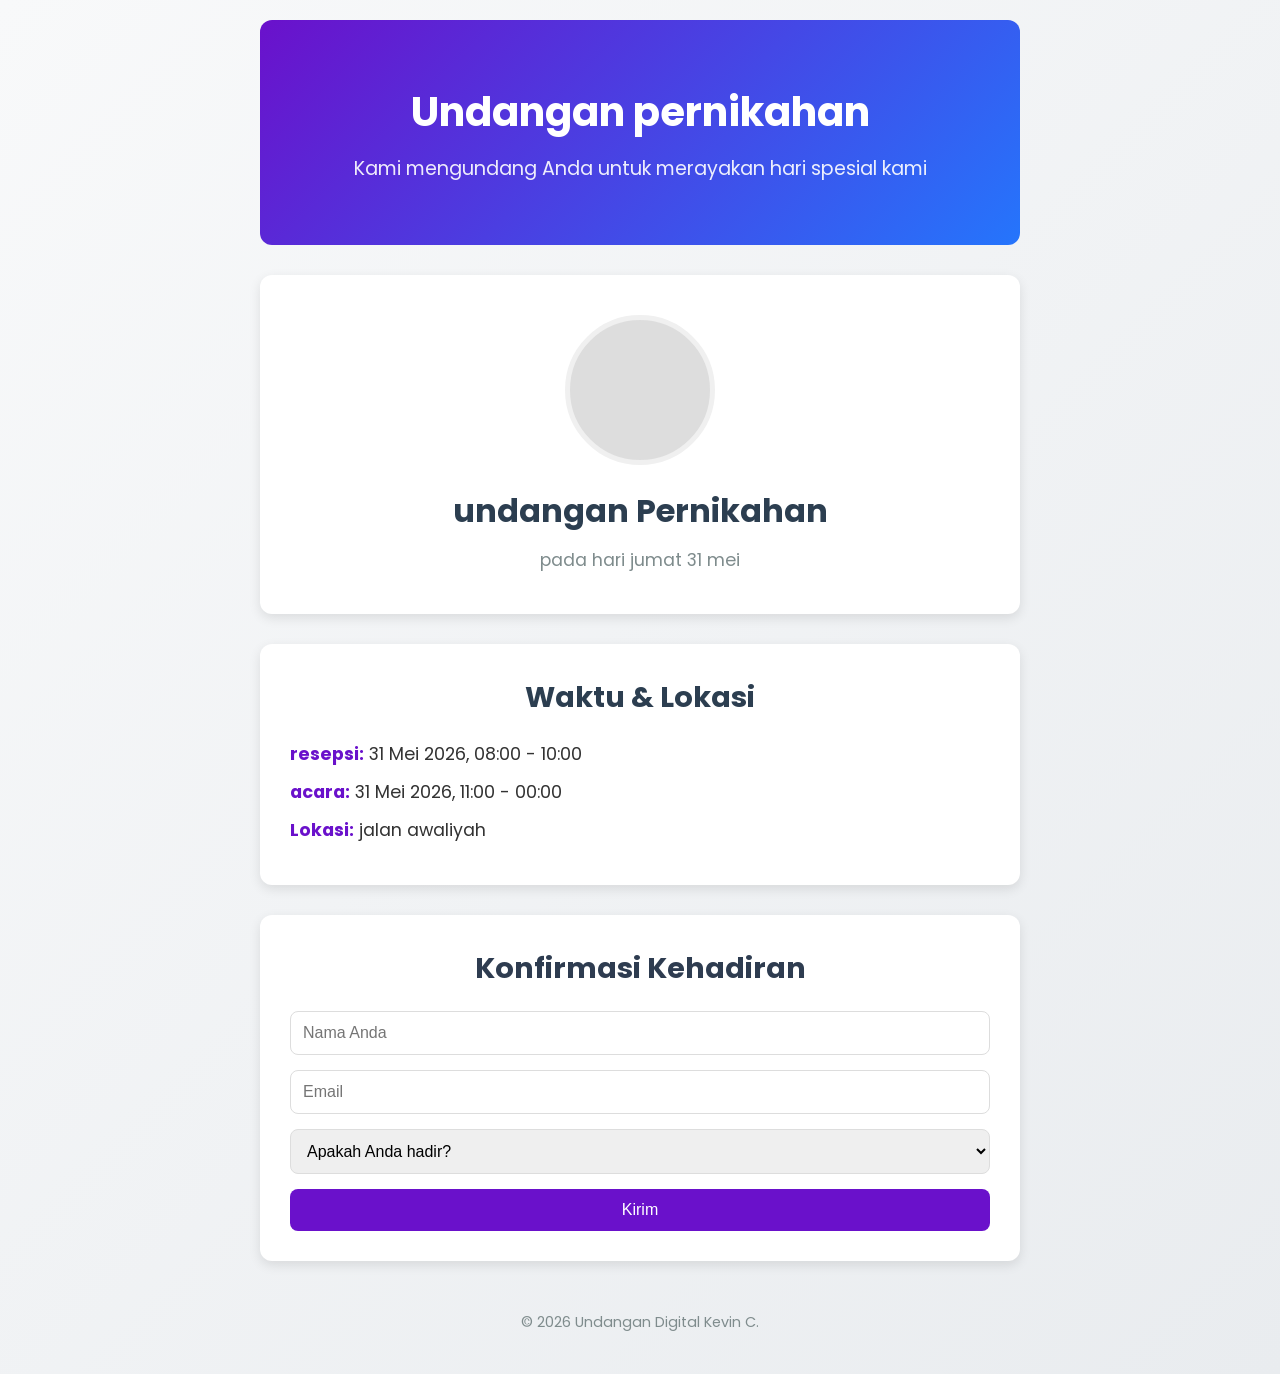
==== index.html @ 428d8003 "Rename index (1).html to index.html" ====
<!<!DOCTYPE html>
<html lang="en">
<head>
    <meta charset="UTF-8" />
    <meta name="viewport" content="width=device-width, initial-scale=1.0" />
    <title>Undangan Digital</title>
    <link rel="stylesheet" href="style.css" />
    <link href="https://fonts.googleapis.com/css2?family=Poppins:wght@300;400;600&display=swap" rel="stylesheet" />
</head>
<body>
    <div class="container">
        <header class="hero">
            <h1>Undangan pernikahan</h1>
            <p>Kami mengundang Anda untuk merayakan hari spesial kami</p>
        </header>

        <section class="couple">
            <div class="Photo"></div>
            <img src="om.jpg" alt=""></img>
            <h2>undangan Pernikahan</h2>
            <p>pada hari jumat 31 mei</p>
        </section>

        <section class="event-details">
            <h3>Waktu & Lokasi</h3>
            <p><strong>resepsi:</strong> 31 Mei 2026, 08:00 - 10:00</p>
            <p><strong>acara:</strong> 31 Mei 2026, 11:00 - 00:00</p>
            <p><strong>Lokasi:</strong> jalan awaliyah</p>
        </section>

        <section class="rsvp">
            <h3>Konfirmasi Kehadiran</h3>
            <form id="rsvpForm">
                <input type="text" id="name" placeholder="Nama Anda" required />
                <input type="email" id="email" placeholder="Email" required />
<select id="attendance" required>
    <option value="">Apakah Anda hadir?</option>
    <option value="hadir">Hadir</option>
    <option value="tidak hadir">Tidak Hadir</option>
</select>
<button type="submit">Kirim</button>
</form>
</section>

<footer>
    <p>&copy; 2026 Undangan Digital Kevin C. </p>
</footer>
</div>

<script src="script.js"></script>
</body>
</html>
---- style.css ----
/* Reset & Base Styles */
* {
  margin: 0;
  padding: 0;
  box-sizing: border-box;
}

body {
  font-family: 'Poppins', sans-serif;
  background: linear-gradient(135deg, #f8f9fa, #e9ecef);
  color: #333;
  line-height: 1.6;
}

.container {
  max-width: 800px;
  margin: 0 auto;
  padding: 20px;
}

/* Header Hero */
.hero {
  text-align: center;
  padding: 60px 20px;
  background: linear-gradient(135deg, #6a11cb, #2575fc);
  color: white;
  border-radius: 12px;
  margin-bottom: 30px;
}

.hero h1 {
  font-size: 2.5rem;
  margin-bottom: 10px;
}

.hero p {
  font-size: 1.2rem;
  opacity: 0.9;
}

/* Couple Section */
.couple {
  text-align: center;
  padding: 40px 20px;
  background: White;
  border-radius: 12px;
  box-shadow: 0 4px 12px rgba(0, 0, 0, 0.1);
  margin-bottom: 30px;
}

.couple .photo {
  width: 150px;
  height: 150px;
  background: #ddd;
  border-radius: 50%;
  margin: 0 auto 20px;
  border: 5px solid #f0f0f0;
  background-image: url('raju.jpg');
  background-size: cover;
  background-position: center;
}

.couple h2 {
  font-size: 2rem;
  color: #2c3e50;
  margin-bottom: 10px;
}

.couple p {
  font-size: 1.1rem;
  color: #7f8c8d;
}

/* Event Details */
.event-details {
  background: White;
  padding: 30px;
  border-radius: 12px;
  box-shadow: 0 4px 12px rgba(0, 0, 0, 0.1);
  margin-bottom: 30px;
}

.event-details h3 {
  font-size: 1.8rem;
  color: #2c3e50;
  margin-bottom: 20px;
  text-align: center;
}

.event-details p {
  font-size: 1.1rem;
  margin-bottom: 10px;
}

.event-details strong {
  color: #6a11cb;
}

/* RSVP Form */
.rsvp {
  background: White;
  padding: 30px;
  border-radius: 12px;
  box-shadow: 0 4px 12px rgba(0, 0, 0, 0.1);
  margin-bottom: 30px;
}

.rsvp h3 {
  font-size: 1.8rem;
  color: #2e3c50;
  margin-bottom: 20px;
  text-align: center;
}

#rsvpForm {
  display: flex;
  flex-direction: column;
  gap: 15px;
}

#rsvpForm input,
#rsvpForm select {
  padding: 12px;
  border: 1px solid #ddd;
  border-radius: 8px;
  font-size: 1rem;
}

#rsvpForm button {
  padding: 12px;
  background: #6a11cb;
  color: White;
  border: none;
  border-radius: 8px;
  font-size: 1rem;
  cursor: pointer;
  transition: background 0.3s;
}

#rsvpForm button:hover {
  background: #520ea1;
}

/* Footer */
footer {
  text-align: center;
  padding: 20px;
  color: #7f8c8d;
  font-size: 0.9rem;
}

/* Responsive */
@media (max-width: 600px) {
  .hero h1 {
    font-size: 2rem;
  }
  .hero p {
    font-size: 1rem;
  }
  .couple h2 {
    font-size: 1.8rem;
  }
  .event-details h3,
  .rsvp h3 {
    font-size: 1.5rem;
  }
}
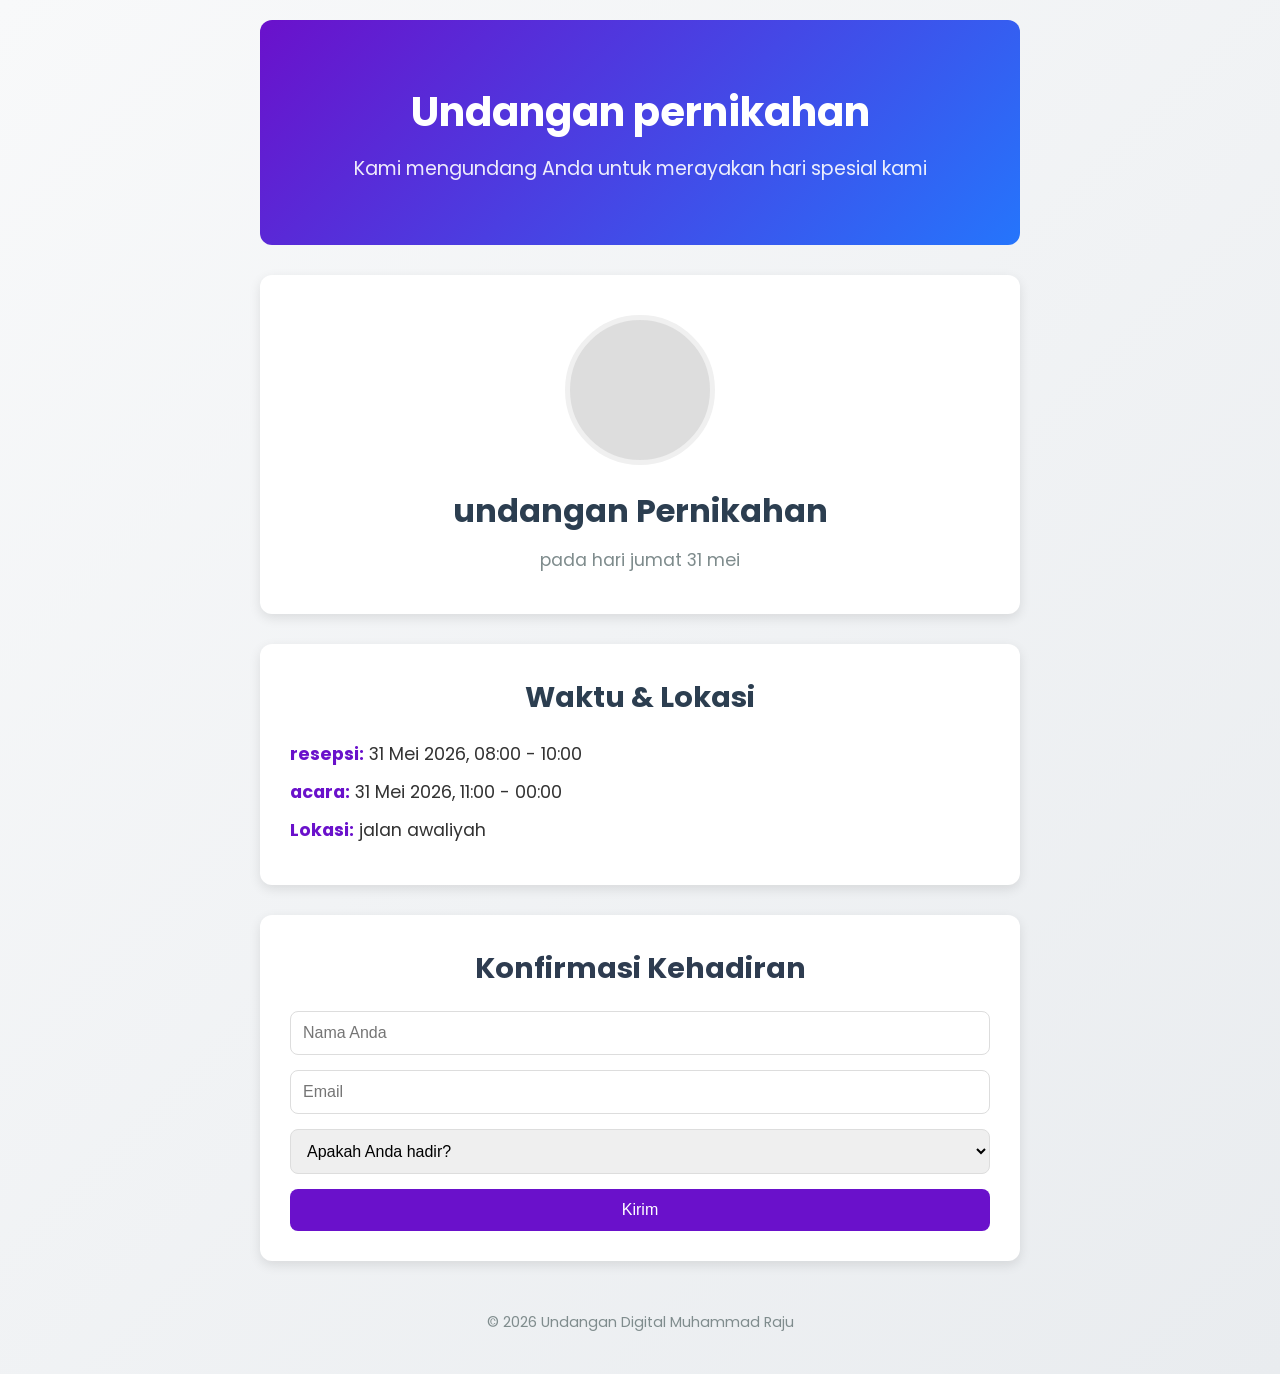
==== commit 85c8d5fd: "Update footer copyright name to Muhammad Raju" ====
--- a/index.html
+++ b/index.html
@@ -43,7 +43,7 @@
 </section>
 
 <footer>
-    <p>&copy; 2026 Undangan Digital Kevin C. </p>
+    <p>&copy; 2026 Undangan Digital Muhammad Raju</p>
 </footer>
 </div>
 
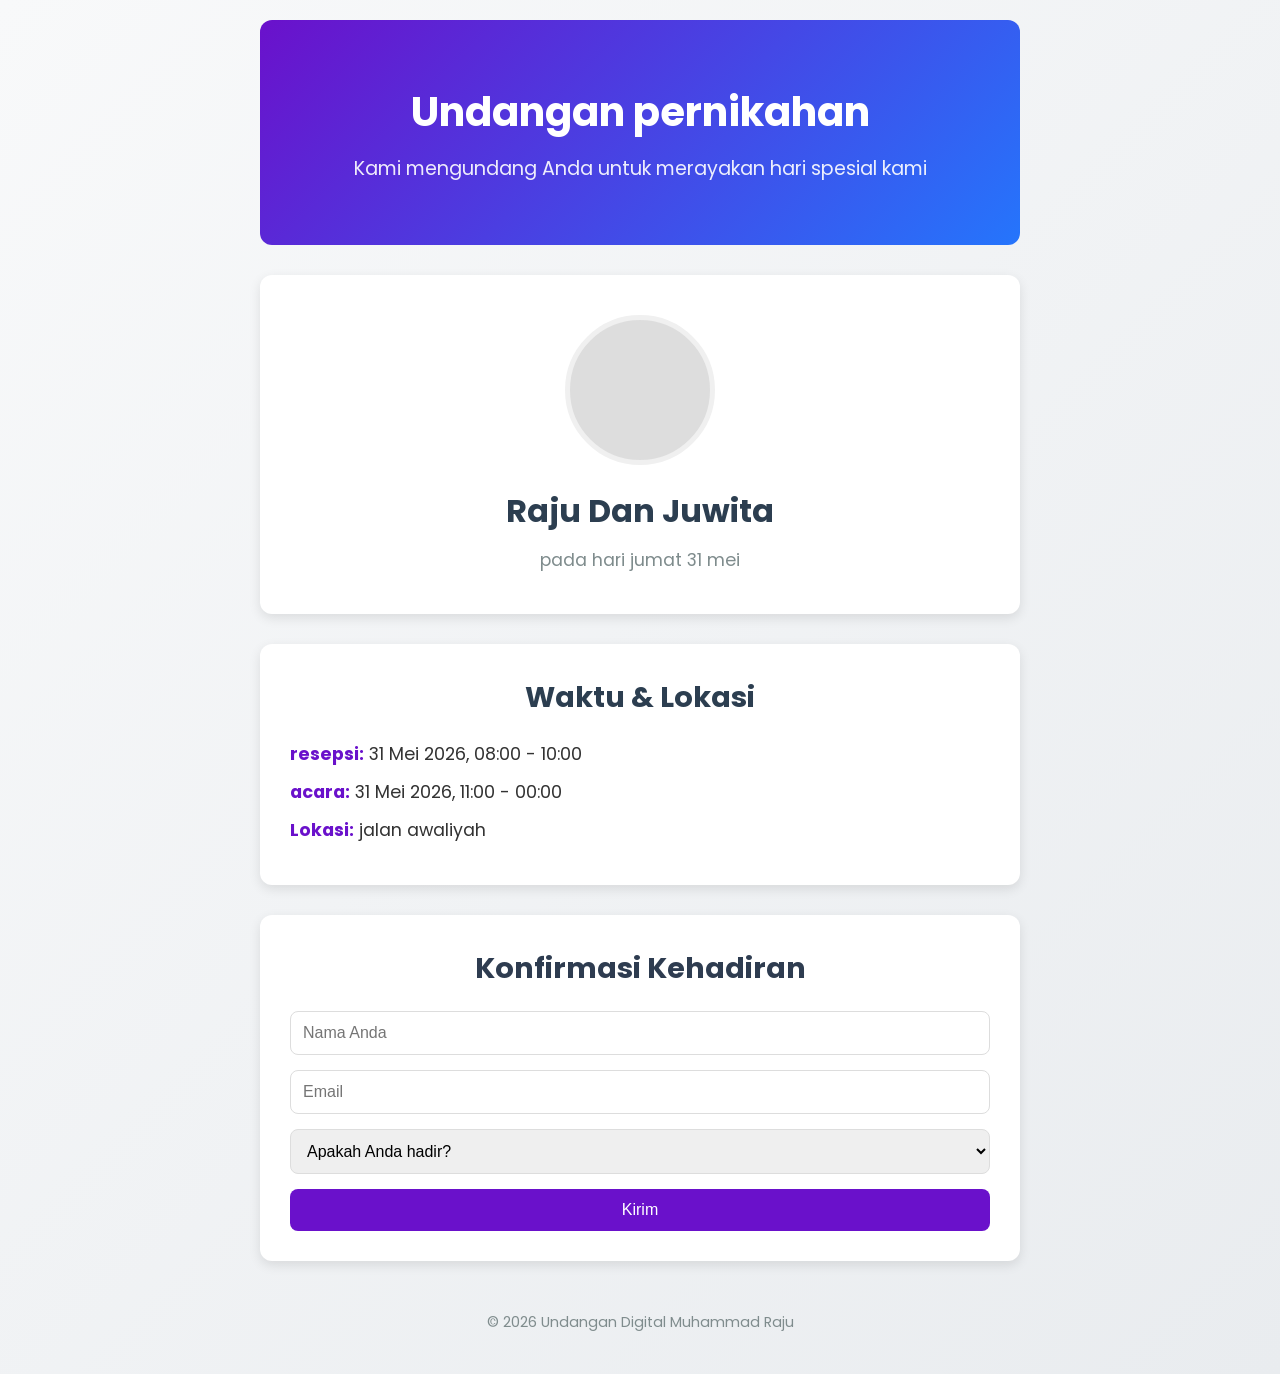
==== commit adb87652: "Update wedding invitation title" ====
--- a/index.html
+++ b/index.html
@@ -17,7 +17,7 @@
         <section class="couple">
             <div class="Photo"></div>
             <img src="om.jpg" alt=""></img>
-            <h2>undangan Pernikahan</h2>
+            <h2>Raju Dan Juwita</h2>
             <p>pada hari jumat 31 mei</p>
         </section>
 
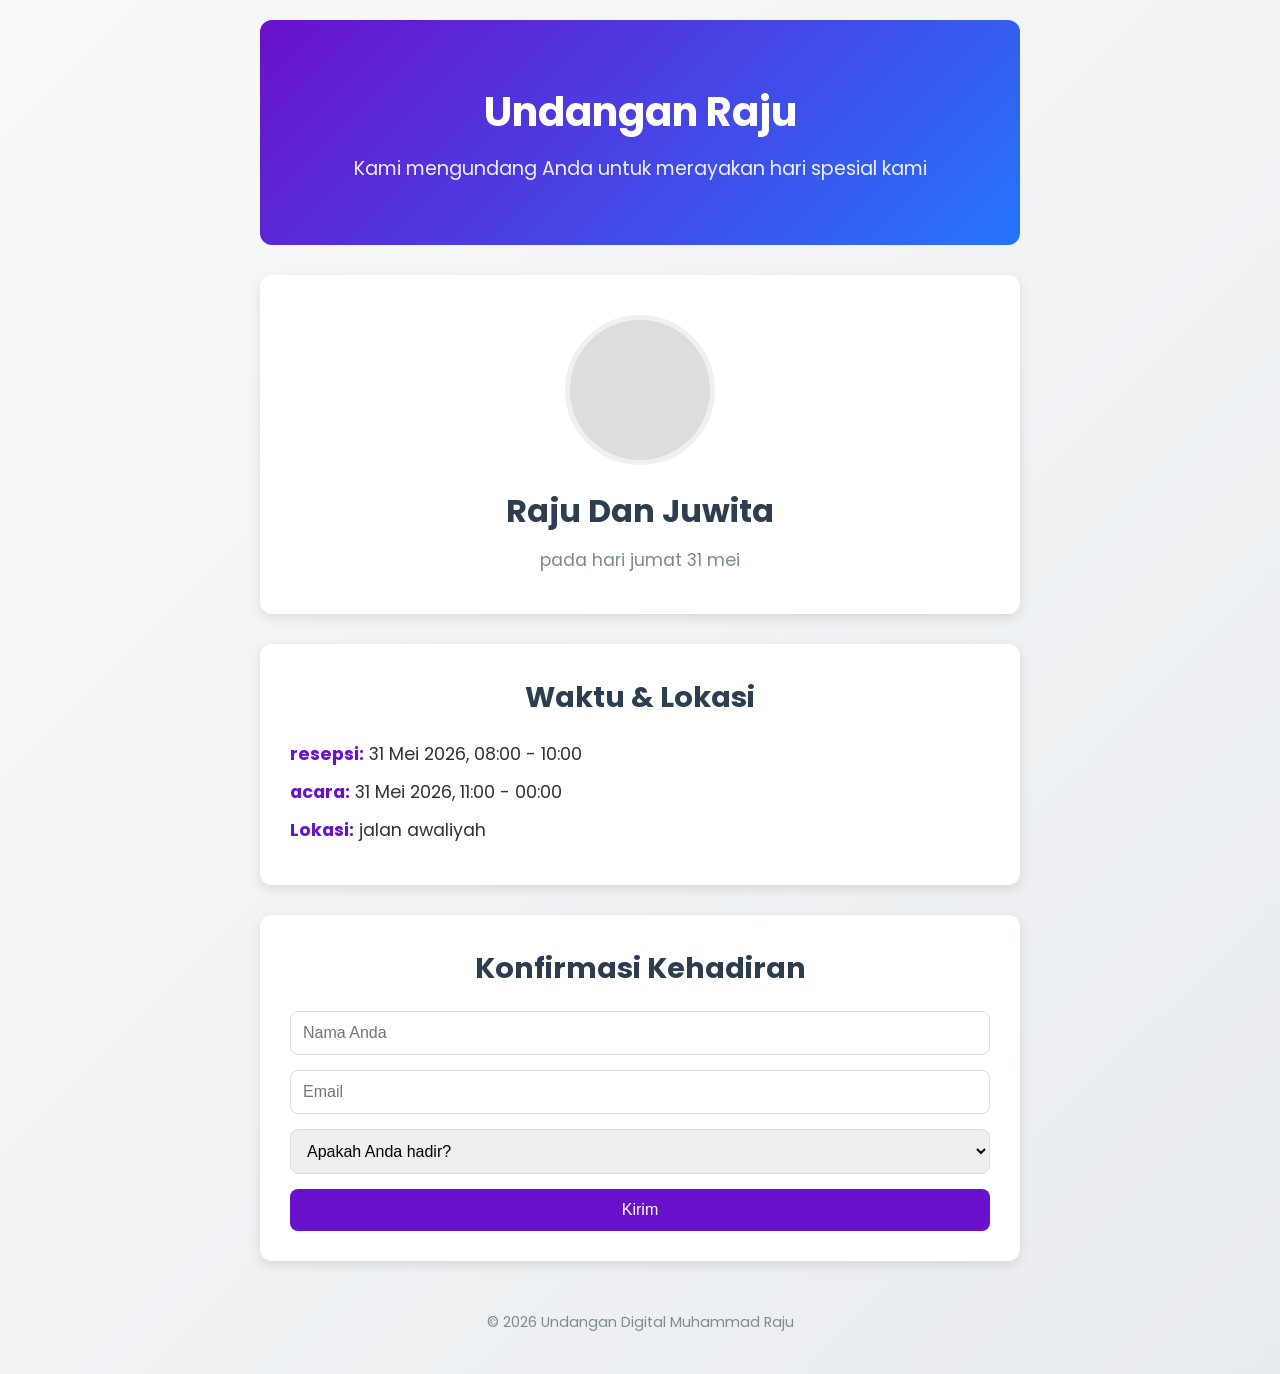
==== commit 2f87209c: "Change wedding invitation title to 'Undangan Raju'" ====
--- a/index.html
+++ b/index.html
@@ -10,7 +10,7 @@
 <body>
     <div class="container">
         <header class="hero">
-            <h1>Undangan pernikahan</h1>
+            <h1>Undangan Raju</h1>
             <p>Kami mengundang Anda untuk merayakan hari spesial kami</p>
         </header>
 
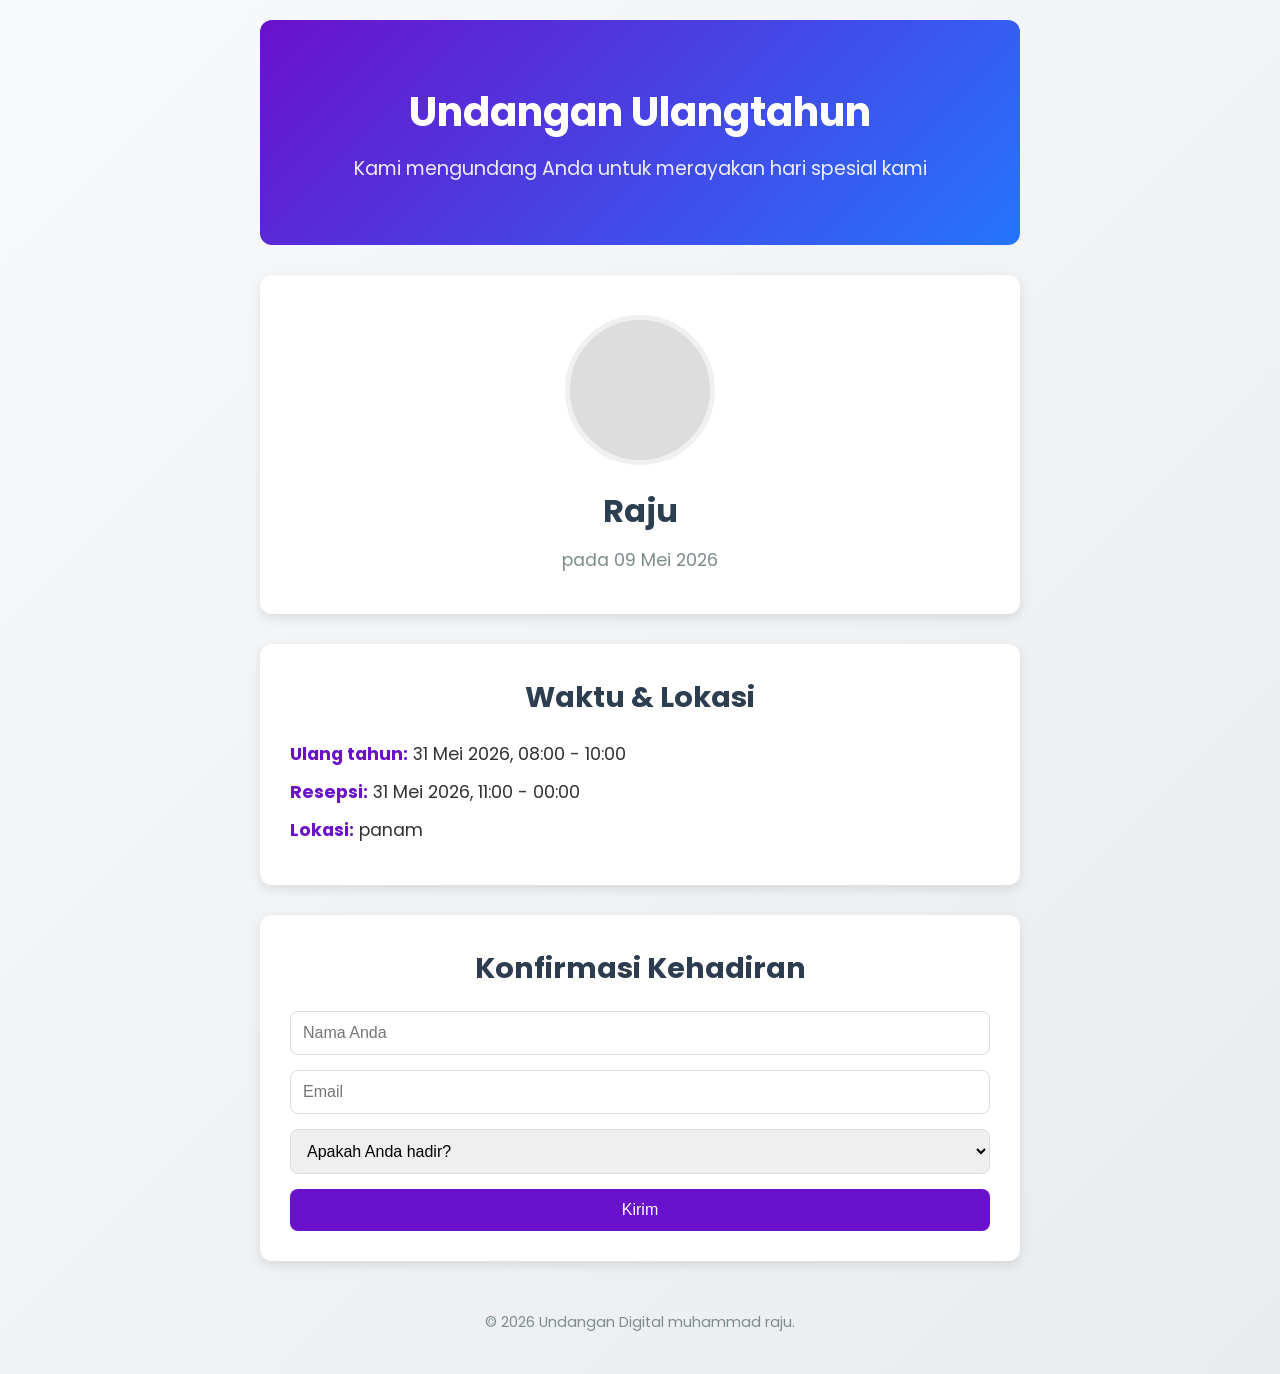
==== commit 6e377681: "Rename index (2).html to index.html" ====
--- a/index.html
+++ b/index.html
@@ -10,22 +10,22 @@
 <body>
     <div class="container">
         <header class="hero">
-            <h1>Undangan Raju</h1>
+            <h1>Undangan Ulangtahun</h1>
             <p>Kami mengundang Anda untuk merayakan hari spesial kami</p>
         </header>
 
         <section class="couple">
             <div class="Photo"></div>
             <img src="om.jpg" alt=""></img>
-            <h2>Raju Dan Juwita</h2>
-            <p>pada hari jumat 31 mei</p>
+            <h2>Raju</h2>
+            <p> pada 09 Mei 2026</p>
         </section>
 
         <section class="event-details">
             <h3>Waktu & Lokasi</h3>
-            <p><strong>resepsi:</strong> 31 Mei 2026, 08:00 - 10:00</p>
-            <p><strong>acara:</strong> 31 Mei 2026, 11:00 - 00:00</p>
-            <p><strong>Lokasi:</strong> jalan awaliyah</p>
+            <p><strong>Ulang tahun:</strong> 31 Mei 2026, 08:00 - 10:00</p>
+            <p><strong>Resepsi:</strong> 31 Mei 2026, 11:00 - 00:00</p>
+            <p><strong>Lokasi:</strong> panam</p>
         </section>
 
         <section class="rsvp">
@@ -43,7 +43,7 @@
 </section>
 
 <footer>
-    <p>&copy; 2026 Undangan Digital Muhammad Raju</p>
+    <p>&copy; 2026 Undangan Digital muhammad raju. </p>
 </footer>
 </div>
 
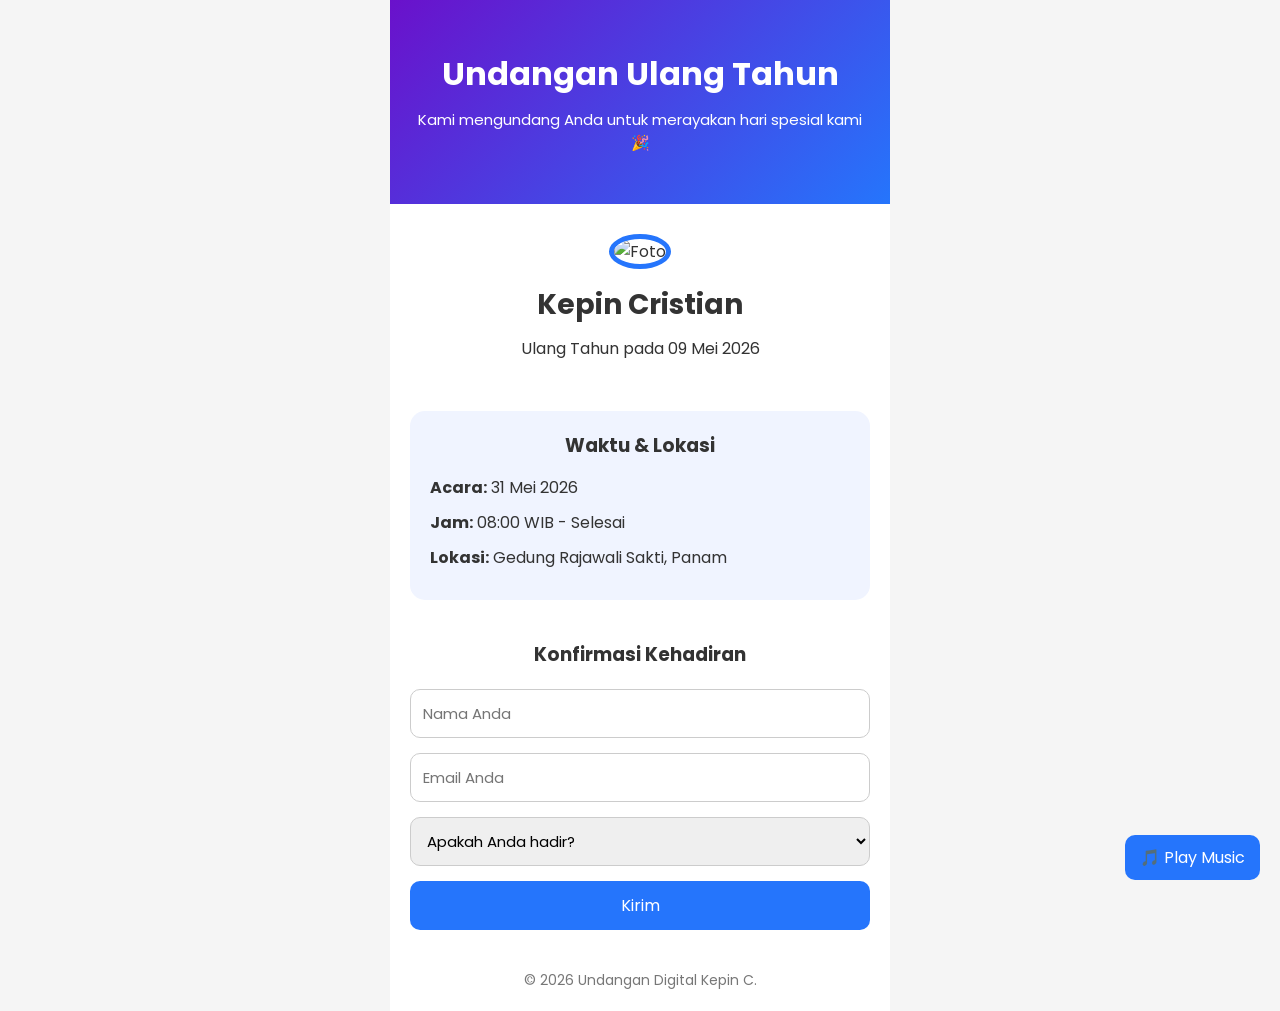
==== commit 821bae70: "Update index.html" ====
--- a/index.html
+++ b/index.html
@@ -1,52 +1,221 @@
-<!<!DOCTYPE html>
+<!DOCTYPE html>
 <html lang="en">
 <head>
-    <meta charset="UTF-8" />
-    <meta name="viewport" content="width=device-width, initial-scale=1.0" />
-    <title>Undangan Digital</title>
-    <link rel="stylesheet" href="style.css" />
-    <link href="https://fonts.googleapis.com/css2?family=Poppins:wght@300;400;600&display=swap" rel="stylesheet" />
+<meta charset="UTF-8" />
+<meta name="viewport" content="width=device-width, initial-scale=1.0"/>
+<title>Undangan Digital</title>
+
+<link href="https://fonts.googleapis.com/css2?family=Poppins:wght@300;400;600&display=swap" rel="stylesheet"/>
+
+<style>
+*{
+    margin:0;
+    padding:0;
+    box-sizing:border-box;
+    font-family:'Poppins',sans-serif;
+}
+
+body{
+    background:#f5f5f5;
+    color:#333;
+}
+
+.container{
+    max-width:500px;
+    margin:auto;
+    background:white;
+    min-height:100vh;
+}
+
+.hero{
+    background:linear-gradient(135deg,#6a11cb,#2575fc);
+    color:white;
+    text-align:center;
+    padding:50px 20px;
+}
+
+.hero h1{
+    font-size:32px;
+    margin-bottom:10px;
+}
+
+.hero p{
+    font-size:15px;
+}
+
+.couple{
+    text-align:center;
+    padding:30px 20px;
+}
+
+.couple img{
+    width:180px;
+    height:180px;
+    border-radius:50%;
+    object-fit:cover;
+    margin-bottom:15px;
+    border:5px solid #2575fc;
+}
+
+.couple h2{
+    font-size:28px;
+    margin-bottom:10px;
+}
+
+.event-details{
+    padding:20px;
+    background:#f0f4ff;
+    margin:20px;
+    border-radius:15px;
+}
+
+.event-details h3{
+    margin-bottom:15px;
+    text-align:center;
+}
+
+.event-details p{
+    margin-bottom:10px;
+}
+
+.rsvp{
+    padding:20px;
+}
+
+.rsvp h3{
+    text-align:center;
+    margin-bottom:20px;
+}
+
+form{
+    display:flex;
+    flex-direction:column;
+    gap:15px;
+}
+
+input,select{
+    padding:12px;
+    border:1px solid #ccc;
+    border-radius:10px;
+    font-size:15px;
+}
+
+button{
+    padding:12px;
+    border:none;
+    background:#2575fc;
+    color:white;
+    border-radius:10px;
+    font-size:16px;
+    cursor:pointer;
+}
+
+button:hover{
+    background:#1259d6;
+}
+
+footer{
+    text-align:center;
+    padding:20px;
+    font-size:14px;
+    color:#777;
+}
+
+/* Tombol Musik */
+#musicBtn{
+    position:fixed;
+    bottom:20px;
+    right:20px;
+    padding:10px 15px;
+    border:none;
+    border-radius:10px;
+    background:#2575fc;
+    color:white;
+    cursor:pointer;
+}
+</style>
 </head>
+
 <body>
-    <div class="container">
-        <header class="hero">
-            <h1>Undangan Ulangtahun</h1>
-            <p>Kami mengundang Anda untuk merayakan hari spesial kami</p>
-        </header>
-
-        <section class="couple">
-            <div class="Photo"></div>
-            <img src="om.jpg" alt=""></img>
-            <h2>Raju</h2>
-            <p> pada 09 Mei 2026</p>
-        </section>
-
-        <section class="event-details">
-            <h3>Waktu & Lokasi</h3>
-            <p><strong>Ulang tahun:</strong> 31 Mei 2026, 08:00 - 10:00</p>
-            <p><strong>Resepsi:</strong> 31 Mei 2026, 11:00 - 00:00</p>
-            <p><strong>Lokasi:</strong> panam</p>
-        </section>
-
-        <section class="rsvp">
-            <h3>Konfirmasi Kehadiran</h3>
-            <form id="rsvpForm">
-                <input type="text" id="name" placeholder="Nama Anda" required />
-                <input type="email" id="email" placeholder="Email" required />
-<select id="attendance" required>
-    <option value="">Apakah Anda hadir?</option>
-    <option value="hadir">Hadir</option>
-    <option value="tidak hadir">Tidak Hadir</option>
-</select>
-<button type="submit">Kirim</button>
-</form>
+
+<div class="container">
+
+<header class="hero">
+    <h1>Undangan Ulang Tahun</h1>
+    <p>Kami mengundang Anda untuk merayakan hari spesial kami 🎉</p>
+</header>
+
+<section class="couple">
+    <img src="om.jpg" alt="Foto">
+    <h2>Kepin Cristian</h2>
+    <p>Ulang Tahun pada 09 Mei 2026</p>
 </section>
 
+<section class="event-details">
+    <h3>Waktu & Lokasi</h3>
+
+    <p><strong>Acara:</strong> 31 Mei 2026</p>
+    <p><strong>Jam:</strong> 08:00 WIB - Selesai</p>
+    <p><strong>Lokasi:</strong> Gedung Rajawali Sakti, Panam</p>
+</section>
+
+<section class="rsvp">
+    <h3>Konfirmasi Kehadiran</h3>
+
+    <form id="rsvpForm">
+        <input type="text" id="name" placeholder="Nama Anda" required>
+
+        <input type="email" id="email" placeholder="Email Anda" required>
+
+        <select id="attendance" required>
+            <option value="">Apakah Anda hadir?</option>
+            <option value="Hadir">Hadir</option>
+            <option value="Tidak Hadir">Tidak Hadir</option>
+        </select>
+
+        <button type="submit">Kirim</button>
+    </form>
+</section>
+
 <footer>
-    <p>&copy; 2026 Undangan Digital muhammad raju. </p>
+    <p>&copy; 2026 Undangan Digital Kepin C.</p>
 </footer>
+
 </div>
 
-<script src="script.js"></script>
+<!-- Musik -->
+<audio id="bgMusic" loop>
+    <source src="musik.mp3" type="audio/mpeg">
+</audio>
+
+<!-- Tombol Musik -->
+<button id="musicBtn">🎵 Play Music</button>
+
+<script>
+const music = document.getElementById("bgMusic");
+const btn = document.getElementById("musicBtn");
+
+let isPlaying = false;
+
+btn.onclick = function () {
+
+    if(isPlaying){
+        music.pause();
+        btn.innerHTML = "🎵 Play Music";
+    } else {
+        music.play();
+        btn.innerHTML = "⏸ Pause Music";
+    }
+
+    isPlaying = !isPlaying;
+};
+
+document.getElementById("rsvpForm").addEventListener("submit", function(e){
+    e.preventDefault();
+
+    alert("Konfirmasi kehadiran berhasil dikirim!");
+});
+</script>
+
 </body>
 </html>
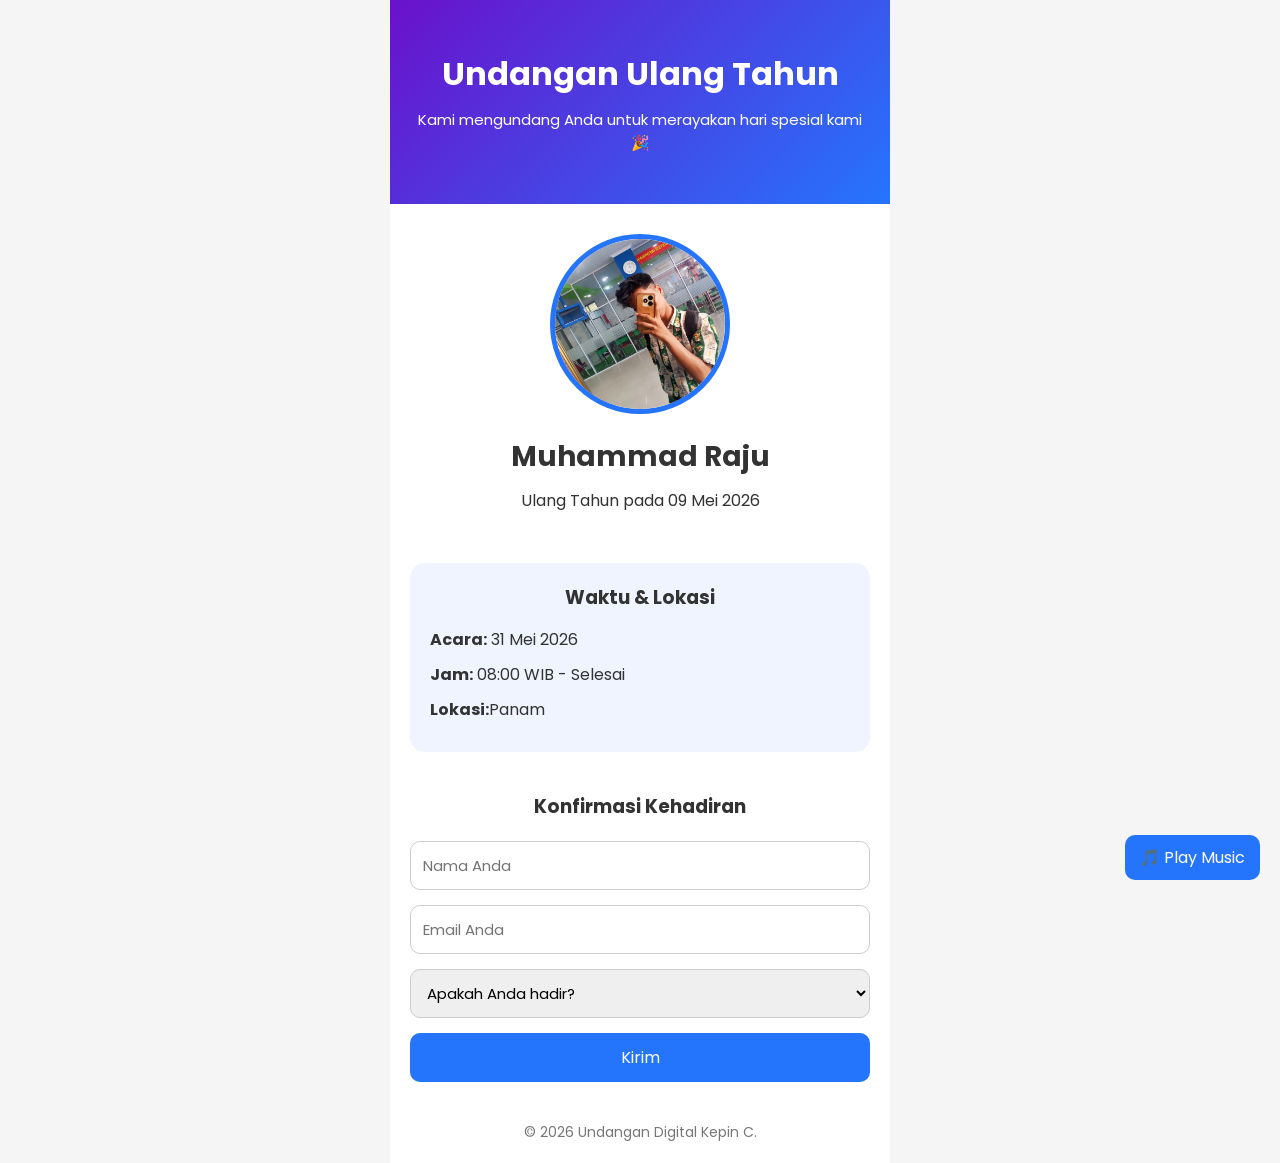
==== commit 70e36e2b: "Rename index (3).html to index.html" ====
--- a/index.html
+++ b/index.html
@@ -146,8 +146,8 @@
 </header>
 
 <section class="couple">
-    <img src="om.jpg" alt="Foto">
-    <h2>Kepin Cristian</h2>
+    <img src="rajuu.jpg" alt="Foto">
+    <h2>Muhammad Raju</h2>
     <p>Ulang Tahun pada 09 Mei 2026</p>
 </section>
 
@@ -156,7 +156,7 @@
 
     <p><strong>Acara:</strong> 31 Mei 2026</p>
     <p><strong>Jam:</strong> 08:00 WIB - Selesai</p>
-    <p><strong>Lokasi:</strong> Gedung Rajawali Sakti, Panam</p>
+    <p><strong>Lokasi:</strong>Panam</p>
 </section>
 
 <section class="rsvp">
@@ -185,7 +185,7 @@
 
 <!-- Musik -->
 <audio id="bgMusic" loop>
-    <source src="musik.mp3" type="audio/mpeg">
+    <source src="yyy.mp3" type="audio/mpeg">
 </audio>
 
 <!-- Tombol Musik -->
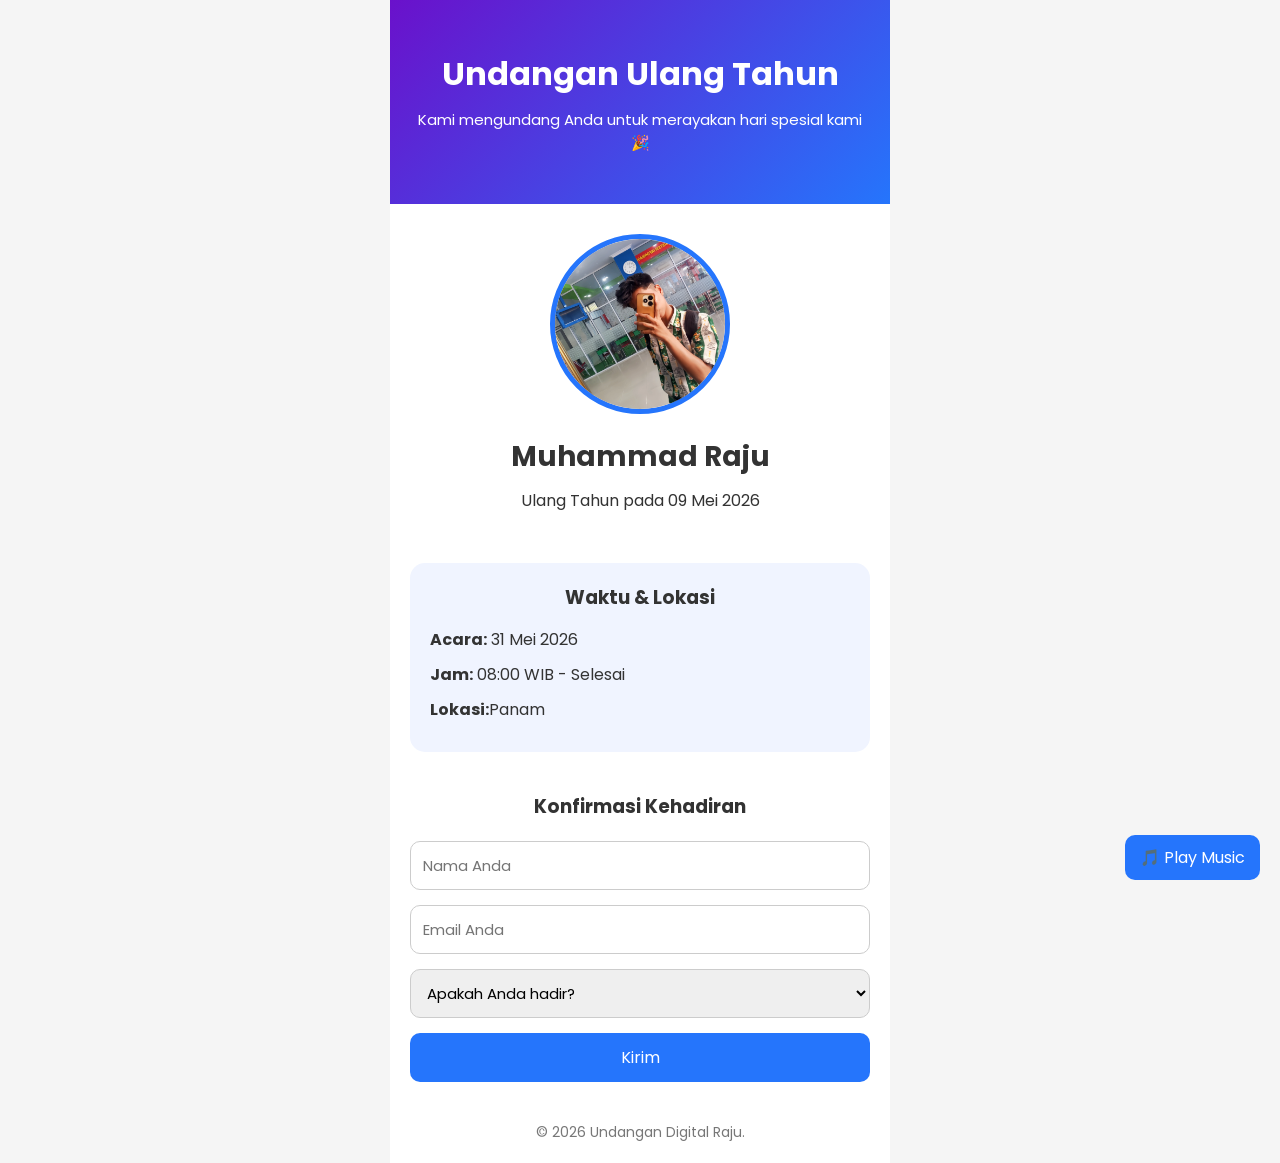
==== commit b141ae6e: "Update index.html" ====
--- a/index.html
+++ b/index.html
@@ -178,7 +178,7 @@
 </section>
 
 <footer>
-    <p>&copy; 2026 Undangan Digital Kepin C.</p>
+    <p>&copy; 2026 Undangan Digital Raju. </p>
 </footer>
 
 </div>
